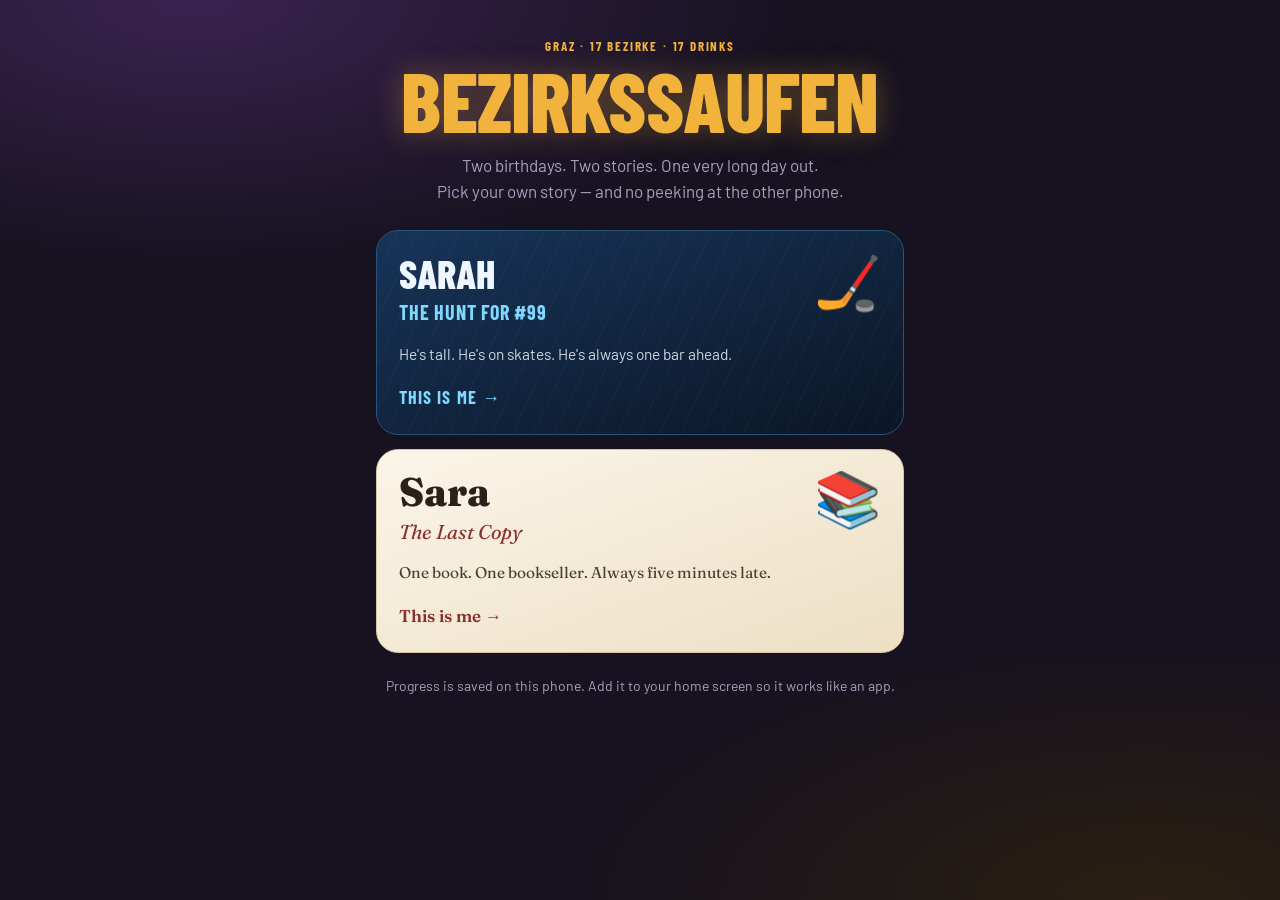
==== index.html @ 4b3adf18 "Add Bezirkssaufen birthday crawl web app Installable offline web app for a pub crawl through all 17 " ====
<!doctype html>
<html lang="en">
<head>
  <meta charset="utf-8">
  <meta name="viewport" content="width=device-width, initial-scale=1, viewport-fit=cover">
  <title>Bezirkssaufen</title>
  <meta name="description" content="17 districts of Graz, 17 drinks, two birthday adventures.">
  <meta name="theme-color" content="#16121f">
  <meta name="apple-mobile-web-app-capable" content="yes">
  <meta name="apple-mobile-web-app-status-bar-style" content="black-translucent">
  <meta name="apple-mobile-web-app-title" content="Bezirk">
  <link rel="manifest" href="manifest.webmanifest">
  <link rel="icon" href="icons/icon.svg" type="image/svg+xml">
  <link rel="apple-touch-icon" href="icons/apple-touch-icon.png">
  <link rel="preconnect" href="https://fonts.googleapis.com">
  <link rel="preconnect" href="https://fonts.gstatic.com" crossorigin>
  <link href="https://fonts.googleapis.com/css2?family=Barlow+Condensed:wght@500;700;800&family=Barlow:wght@400;500;600&family=Fraunces:ital,opsz,wght@0,9..144,400;0,9..144,600;0,9..144,800;1,9..144,400&display=swap" rel="stylesheet">
  <link rel="stylesheet" href="styles.css">
</head>
<body data-theme="night">
  <header class="topbar" id="topbar" hidden>
    <button class="icon-btn" id="journal-btn" aria-label="Open journal">
      <span aria-hidden="true">☰</span>
    </button>
    <div class="topbar-title">
      <span class="topbar-story" id="topbar-story"></span>
      <span class="topbar-count" id="topbar-count"></span>
    </div>
    <span class="drinks" id="drinks" aria-label="Drinks so far"></span>
  </header>

  <div class="progress" id="progress" hidden aria-hidden="true"></div>

  <main id="app" aria-live="polite"></main>

  <!-- Journal drawer -->
  <div class="scrim" id="scrim" hidden></div>
  <aside class="drawer" id="drawer" aria-label="Journal" hidden>
    <div class="drawer-head">
      <h2 id="drawer-title">Journal</h2>
      <button class="icon-btn" id="drawer-close" aria-label="Close journal">✕</button>
    </div>
    <div class="drawer-body" id="drawer-body"></div>
    <div class="drawer-foot">
      <button class="text-btn" id="reset-btn">Start over / switch story</button>
    </div>
  </aside>

  <div class="toast" id="toast" role="status" hidden></div>

  <script src="story.js"></script>
  <script src="app.js"></script>
</body>
</html>
---- styles.css ----
/* ─────────────────────────────────────────────────────────────
   BEZIRKSSAUFEN — styles
   Three themes: night (story picker), ice (Sarah), paper (Sara)
   ───────────────────────────────────────────────────────────── */

:root {
  --radius: 18px;
  --gutter: 16px;
  --safe-top: env(safe-area-inset-top, 0px);
  --safe-bottom: env(safe-area-inset-bottom, 0px);
}

/* ── Themes ─────────────────────────────────────────────────── */
body[data-theme="night"] {
  --bg: #16121f;
  --bg-2: #211a2e;
  --surface: #261f35;
  --line: #3a3050;
  --text: #f4eee4;
  --muted: #a99fbd;
  --accent: #f2b33d;
  --accent-ink: #1d1406;
  --display: "Barlow Condensed", "Arial Narrow", system-ui, sans-serif;
  --body: "Barlow", system-ui, sans-serif;
}

/* Sarah — rink at night: dark navy, ice white, goal-light red */
body[data-theme="ice"] {
  --bg: #0b1626;
  --bg-2: #112238;
  --surface: #13283f;
  --line: #24425f;
  --text: #eef6ff;
  --muted: #8fb0cc;
  --accent: #7fd8ff;
  --accent-ink: #04202e;
  --alarm: #ff4d5e;
  --display: "Barlow Condensed", "Arial Narrow", system-ui, sans-serif;
  --body: "Barlow", system-ui, sans-serif;
}

/* Sara — old bookshop: cream paper, ink, oxblood */
body[data-theme="paper"] {
  --bg: #f3ead8;
  --bg-2: #ebdfc6;
  --surface: #fbf6ea;
  --line: #d6c6a6;
  --text: #2b2118;
  --muted: #7a6650;
  --accent: #8c2f2b;
  --accent-ink: #fff7ec;
  --alarm: #8c2f2b;
  --display: "Fraunces", Georgia, serif;
  --body: "Fraunces", Georgia, serif;
}

/* ── Base ───────────────────────────────────────────────────── */
* { box-sizing: border-box; }
[hidden] { display: none !important; }
html { -webkit-text-size-adjust: 100%; }
body {
  margin: 0;
  min-height: 100dvh;
  background: var(--bg);
  color: var(--text);
  font-family: var(--body);
  font-size: 17px;
  line-height: 1.55;
  -webkit-font-smoothing: antialiased;
  transition: background-color .4s ease, color .4s ease;
  overflow-x: hidden;
}
body[data-theme="ice"] {
  background:
    radial-gradient(120% 60% at 50% -10%, #1d3d62 0%, transparent 60%),
    repeating-linear-gradient(115deg, transparent 0 22px, rgba(255,255,255,.018) 22px 23px),
    var(--bg);
  background-attachment: fixed;
}
body[data-theme="paper"] {
  background:
    radial-gradient(90% 50% at 50% 0%, #fbf5e8 0%, transparent 70%),
    var(--bg);
  font-size: 17.5px;
}
body[data-theme="night"] {
  background:
    radial-gradient(80% 50% at 15% 0%, #3a2350 0%, transparent 60%),
    radial-gradient(80% 50% at 90% 100%, #2a1f12 0%, transparent 60%),
    var(--bg);
  background-attachment: fixed;
}

button { font: inherit; color: inherit; }
p { margin: 0 0 .8em; }
p:last-child { margin-bottom: 0; }
h1, h2 { margin: 0; }
b { font-weight: 700; }

main {
  max-width: 560px;
  margin: 0 auto;
  padding: 0 var(--gutter) calc(40px + var(--safe-bottom));
}

.screen { animation: rise .45s cubic-bezier(.2,.7,.2,1) both; }
@keyframes rise { from { opacity: 0; transform: translateY(12px); } to { opacity: 1; transform: none; } }

.kicker {
  font-family: var(--display);
  text-transform: uppercase;
  letter-spacing: .14em;
  font-size: 13px;
  font-weight: 700;
  color: var(--accent);
  margin: 0 0 6px;
}
body[data-theme="paper"] .kicker { font-style: italic; text-transform: none; letter-spacing: .02em; font-size: 16px; font-weight: 400; }

/* ── Top bar & progress ────────────────────────────────────── */
.topbar {
  position: sticky; top: 0; z-index: 20;
  display: flex; align-items: center; gap: 12px;
  padding: calc(10px + var(--safe-top)) var(--gutter) 10px;
  background: color-mix(in srgb, var(--bg) 88%, transparent);
  backdrop-filter: blur(10px);
  -webkit-backdrop-filter: blur(10px);
  border-bottom: 1px solid var(--line);
}
.topbar-title { flex: 1; min-width: 0; display: flex; flex-direction: column; line-height: 1.2; }
.topbar-story { font-family: var(--display); font-weight: 700; font-size: 16px; white-space: nowrap; overflow: hidden; text-overflow: ellipsis; }
.topbar-count { font-size: 13px; color: var(--muted); }
.drinks { font-family: var(--display); font-weight: 700; font-size: 18px; color: var(--accent); white-space: nowrap; }

.icon-btn {
  width: 42px; height: 42px; flex: none;
  display: grid; place-items: center;
  border-radius: 12px; border: 1px solid var(--line);
  background: var(--surface); cursor: pointer; font-size: 18px;
}
.progress {
  display: flex; gap: 3px;
  max-width: 560px; margin: 12px auto 0; padding: 0 var(--gutter);
}
.seg { flex: 1; height: 5px; border-radius: 3px; background: var(--line); transition: background .3s; }
.seg.done { background: var(--accent); opacity: .55; }
.seg.now { background: var(--accent); box-shadow: 0 0 10px var(--accent); }

/* ── Buttons ───────────────────────────────────────────────── */
.btn {
  display: flex; align-items: center; justify-content: center; gap: 8px;
  width: 100%; min-height: 52px; padding: 12px 20px;
  border-radius: 14px; border: 1px solid var(--line);
  background: var(--surface); color: var(--text);
  font-family: var(--display); font-weight: 700; font-size: 18px;
  text-decoration: none; cursor: pointer;
  transition: transform .12s ease, filter .2s;
}
.btn:active { transform: scale(.98); }
.btn:disabled { opacity: .45; cursor: default; }
.btn.primary { background: var(--accent); color: var(--accent-ink); border-color: transparent; }
.btn.big { min-height: 62px; font-size: 21px; }
.btn.ghost { background: transparent; }
body[data-theme="ice"] .btn { text-transform: uppercase; letter-spacing: .04em; }
body[data-theme="paper"] .btn { font-weight: 600; font-size: 17px; }
body[data-theme="paper"] .btn.big { font-size: 19px; }
.text-btn { background: none; border: 0; color: var(--muted); text-decoration: underline; cursor: pointer; padding: 8px 0; font-size: 15px; }

/* ── Cards ─────────────────────────────────────────────────── */
.card {
  background: var(--surface);
  border: 1px solid var(--line);
  border-radius: var(--radius);
  padding: 20px;
  margin: 0 0 14px;
}
.card-label {
  font-family: var(--display); font-size: 13px; font-weight: 700;
  text-transform: uppercase; letter-spacing: .14em; color: var(--muted);
  margin-bottom: 10px;
}
body[data-theme="paper"] .card { box-shadow: 0 1px 0 var(--line), 0 10px 24px -18px rgba(60,40,10,.45); }
body[data-theme="paper"] .card-label { font-style: italic; text-transform: none; letter-spacing: 0; font-size: 15px; font-weight: 400; }

/* ── Pick screen ───────────────────────────────────────────── */
.pick { padding-top: calc(36px + var(--safe-top)); }
.pick-head { text-align: center; margin-bottom: 26px; }
.logo {
  font-family: var(--display); font-weight: 800;
  font-size: clamp(52px, 16vw, 84px); line-height: .9;
  text-transform: uppercase; letter-spacing: -.01em;
  color: var(--accent);
  text-shadow: 0 0 30px rgba(242,179,61,.35);
  margin: 4px 0 14px;
}
.lede { color: var(--muted); max-width: 26em; margin: 0 auto; }
.pick-grid { display: grid; gap: 14px; }
.pick-card {
  position: relative; overflow: hidden;
  display: grid; grid-template-columns: 1fr auto; grid-template-areas:
    "name art" "title art" "tag tag" "go go";
  gap: 2px 12px; text-align: left;
  padding: 22px; border-radius: 22px; border: 1px solid transparent;
  cursor: pointer; transition: transform .15s ease;
}
.pick-card:active { transform: scale(.985); }
.pick-art { grid-area: art; font-size: 54px; line-height: 1; align-self: start; }
.pick-name { grid-area: name; font-size: 40px; line-height: 1; font-weight: 800; }
.pick-title { grid-area: title; font-size: 20px; margin-top: 2px; }
.pick-tag { grid-area: tag; margin-top: 12px; font-size: 15.5px; opacity: .85; }
.pick-go { grid-area: go; margin-top: 16px; font-weight: 700; }

.pick-ice {
  background:
    repeating-linear-gradient(115deg, transparent 0 18px, rgba(255,255,255,.03) 18px 19px),
    linear-gradient(160deg, #173458, #0b1626);
  color: #eef6ff; border-color: #2b5279;
  font-family: "Barlow Condensed", sans-serif;
}
.pick-ice .pick-name, .pick-ice .pick-go { text-transform: uppercase; }
.pick-ice .pick-title { font-weight: 700; color: #7fd8ff; text-transform: uppercase; letter-spacing: .04em; }
.pick-ice .pick-tag { font-family: "Barlow", sans-serif; }
.pick-ice .pick-go { color: #7fd8ff; letter-spacing: .06em; font-size: 18px; }

.pick-paper {
  background: linear-gradient(160deg, #fbf5e8, #ecdfc4);
  color: #2b2118; border-color: #d6c6a6;
  font-family: "Fraunces", Georgia, serif;
}
.pick-paper .pick-title { font-style: italic; color: #8c2f2b; }
.pick-paper .pick-go { color: #8c2f2b; font-weight: 600; }
.fineprint { text-align: center; color: var(--muted); font-size: 14px; margin-top: 22px; }

/* ── Intro ─────────────────────────────────────────────────── */
.intro { padding-top: 28px; }
.title {
  font-family: var(--display); font-weight: 800;
  font-size: clamp(40px, 11vw, 60px); line-height: .95; margin-bottom: 20px;
}
body[data-theme="ice"] .title { text-transform: uppercase; }
body[data-theme="paper"] .title { font-weight: 600; letter-spacing: -.01em; }
.story p { font-size: 17.5px; }
.how h2 { font-family: var(--display); font-size: 20px; margin-bottom: 8px; }
.how ol { margin: 0; padding-left: 1.2em; }
.how li { margin-bottom: 4px; }
.start-note { text-align: center; color: var(--muted); margin: 20px 0 12px; }

/* ── "You're in" header ────────────────────────────────────── */
.here { text-align: center; padding: 22px 0 18px; }
.here-label { display: block; font-size: 14px; color: var(--muted); text-transform: uppercase; letter-spacing: .16em; font-family: var(--display); font-weight: 700; }
.here-roman {
  display: block; font-family: var(--display); font-weight: 800;
  font-size: 22px; color: var(--accent); letter-spacing: .1em; margin-top: 6px;
}
.here-name {
  display: block; font-family: var(--display); font-weight: 800;
  font-size: clamp(38px, 11vw, 56px); line-height: 1;
}
body[data-theme="ice"] .here-name { text-transform: uppercase; }
body[data-theme="paper"] .here-name { font-weight: 600; }
body[data-theme="paper"] .here-label { font-style: italic; text-transform: none; letter-spacing: 0; font-size: 16px; font-weight: 400; }

/* ── Encounter & riddle ────────────────────────────────────── */
.item {
  display: flex; align-items: center; gap: 10px;
  margin-top: 16px; padding-top: 14px; border-top: 1px dashed var(--line);
  font-size: 15px; color: var(--muted);
}
.item-icon { font-size: 26px; }

.riddle {
  border-width: 2px; border-color: var(--accent);
  position: relative;
}
body[data-theme="ice"] .riddle {
  background: linear-gradient(180deg, #16314e, var(--surface));
  box-shadow: 0 0 0 1px rgba(127,216,255,.15), 0 12px 40px -20px rgba(127,216,255,.6);
}
body[data-theme="ice"] .riddle .card-label { color: var(--accent); }
body[data-theme="paper"] .riddle {
  background: #fffaf0;
  border-style: double; border-width: 4px;
}
body[data-theme="paper"] .riddle p { font-size: 18px; }
body[data-theme="paper"] .riddle .card-label { color: var(--accent); }
.hint {
  margin-top: 14px; padding: 12px 14px; border-radius: 12px;
  background: color-mix(in srgb, var(--accent) 14%, transparent);
  font-size: 15.5px;
}

/* ── Guessing ──────────────────────────────────────────────── */
.guess { margin-top: 26px; }
.guess h2 { font-family: var(--display); font-weight: 800; font-size: 28px; line-height: 1.1; }
body[data-theme="ice"] .guess h2 { text-transform: uppercase; }
body[data-theme="paper"] .guess h2 { font-weight: 600; }
.guess-sub { color: var(--muted); margin: 4px 0 14px; min-height: 1.5em; }
.chips { display: grid; grid-template-columns: repeat(2, 1fr); gap: 8px; }
.chip {
  display: flex; align-items: baseline; gap: 8px;
  min-height: 52px; padding: 10px 12px; text-align: left;
  border-radius: 12px; border: 1px solid var(--line);
  background: var(--surface); cursor: pointer;
  transition: transform .1s ease, border-color .2s;
}
.chip:active { transform: scale(.97); border-color: var(--accent); }
.chip-roman { font-family: var(--display); font-weight: 700; font-size: 13px; color: var(--accent); min-width: 2.6em; }
.chip-name { font-weight: 600; font-size: 16px; line-height: 1.2; }
body[data-theme="paper"] .chip-name { font-weight: 400; }
.chip.wrong { opacity: .38; text-decoration: line-through; cursor: default; }
.chip.wrong .chip-roman { color: var(--alarm); }
.chip.shake { animation: shake .38s ease; border-color: var(--alarm); }
@keyframes shake {
  20% { transform: translateX(-6px); } 40% { transform: translateX(6px); }
  60% { transform: translateX(-4px); } 80% { transform: translateX(4px); }
}
.guess-help { display: grid; gap: 8px; margin-top: 16px; }

/* ── Travel ────────────────────────────────────────────────── */
.travel { text-align: center; padding-top: 40px; display: grid; gap: 12px; }
.verdict { font-family: var(--display); font-weight: 700; font-size: 20px; color: var(--muted); }
.travel .kicker { margin: 10px 0 0; }
.dest {
  border-radius: 24px; padding: 30px 16px;
  border: 2px solid var(--accent);
  background: var(--surface);
  margin-bottom: 6px;
}
.dest-roman { display: block; font-family: var(--display); font-weight: 800; font-size: 26px; color: var(--accent); letter-spacing: .1em; }
.dest-name { display: block; font-family: var(--display); font-weight: 800; font-size: clamp(44px, 14vw, 72px); line-height: 1; }
body[data-theme="ice"] .dest {
  box-shadow: 0 0 40px -10px var(--accent), inset 0 0 30px -18px var(--accent);
}
body[data-theme="ice"] .dest-name { text-transform: uppercase; }
body[data-theme="paper"] .dest { border-style: double; border-width: 5px; }
body[data-theme="paper"] .dest-name { font-weight: 600; }
.travel-note { color: var(--muted); margin: 0 4px 6px; }

/* ── Finale ────────────────────────────────────────────────── */
.finale p { font-size: 18px; }
.big-item { font-size: 18px; color: var(--text); font-weight: 600; }
.big-item .item-icon { font-size: 40px; }
.stats { display: grid; grid-template-columns: repeat(3, 1fr); gap: 8px; text-align: center; margin-top: 4px; }
.stats div { background: var(--surface); border: 1px solid var(--line); border-radius: 14px; padding: 14px 6px; }
.stats b { display: block; font-family: var(--display); font-size: 34px; line-height: 1; color: var(--accent); }
.stats span { font-size: 13px; color: var(--muted); }

.confetti { position: fixed; inset: 0; pointer-events: none; z-index: 50; overflow: hidden; }
.confetti span { position: absolute; top: -50px; animation: fall linear forwards; }
@keyframes fall { to { transform: translateY(115vh) rotate(540deg); } }

/* ── Journal drawer ────────────────────────────────────────── */
.scrim { position: fixed; inset: 0; background: rgba(0,0,0,.45); z-index: 30; opacity: 0; transition: opacity .25s; }
.drawer {
  position: fixed; top: 0; bottom: 0; left: 0; z-index: 40;
  width: min(380px, 88vw);
  display: flex; flex-direction: column;
  background: var(--bg-2); border-right: 1px solid var(--line);
  padding: calc(14px + var(--safe-top)) var(--gutter) calc(14px + var(--safe-bottom));
  transform: translateX(-102%); transition: transform .25s ease;
}
body.drawer-open .scrim { opacity: 1; }
body.drawer-open .drawer { transform: none; }
.drawer-head { display: flex; align-items: center; justify-content: space-between; margin-bottom: 12px; }
.drawer-head h2 { font-family: var(--display); font-size: 26px; font-weight: 800; }
.drawer-body { flex: 1; overflow-y: auto; }
.drawer-foot { border-top: 1px solid var(--line); padding-top: 8px; }
.empty { color: var(--muted); }
.journal { list-style: none; margin: 0; padding: 0; }
.journal li { display: flex; align-items: center; gap: 12px; padding: 12px 0; border-bottom: 1px solid var(--line); }
.j-icon { font-size: 26px; width: 34px; text-align: center; }
.j-main { flex: 1; min-width: 0; display: flex; flex-direction: column; line-height: 1.3; }
.j-main span { font-size: 14px; color: var(--muted); }
.j-note { font-size: 12px; color: var(--accent); white-space: nowrap; font-family: var(--display); font-weight: 700; text-transform: uppercase; letter-spacing: .06em; }

/* ── Toast ─────────────────────────────────────────────────── */
.toast {
  position: fixed; left: 50%; bottom: calc(18px + var(--safe-bottom)); z-index: 60;
  transform: translate(-50%, 20px); opacity: 0;
  width: max-content; max-width: calc(100vw - 32px);
  display: flex; align-items: center; gap: 10px;
  padding: 12px 18px; border-radius: 14px;
  background: var(--text); color: var(--bg);
  font-size: 15px; font-weight: 600;
  box-shadow: 0 12px 30px -10px rgba(0,0,0,.5);
  transition: transform .3s ease, opacity .3s ease;
}
.toast.show { transform: translate(-50%, 0); opacity: 1; }
.toast-icon { font-size: 22px; }

@media (prefers-reduced-motion: reduce) {
  *, *::before, *::after { animation: none !important; transition: none !important; }
}
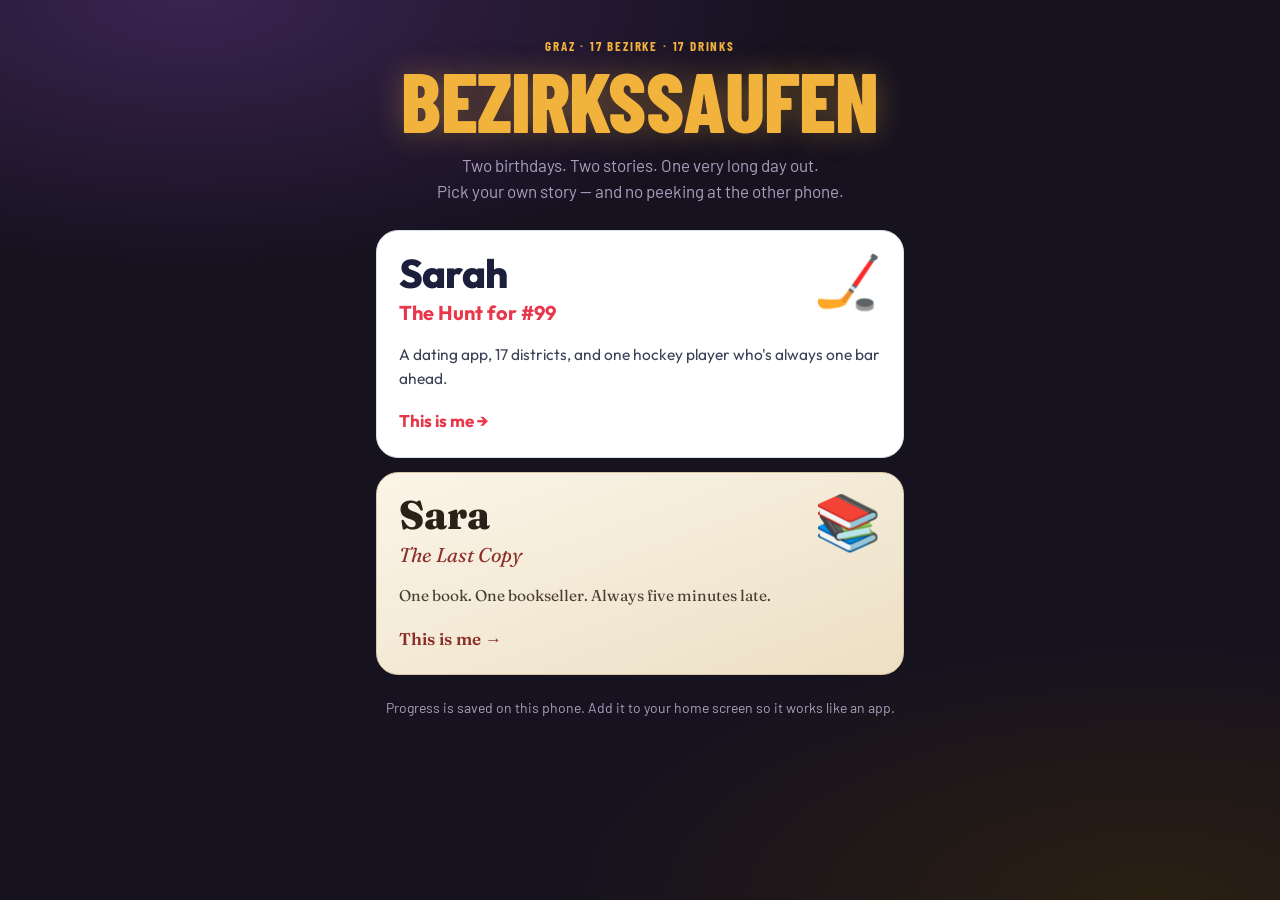
==== commit 70ef8b8b: "Build Sarah's story as the Icebreaker dating app - New "dating" theme (Outfit, red/navy on light gre" ====
--- a/index.html
+++ b/index.html
@@ -14,7 +14,7 @@
   <link rel="apple-touch-icon" href="icons/apple-touch-icon.png">
   <link rel="preconnect" href="https://fonts.googleapis.com">
   <link rel="preconnect" href="https://fonts.gstatic.com" crossorigin>
-  <link href="https://fonts.googleapis.com/css2?family=Barlow+Condensed:wght@500;700;800&family=Barlow:wght@400;500;600&family=Fraunces:ital,opsz,wght@0,9..144,400;0,9..144,600;0,9..144,800;1,9..144,400&display=swap" rel="stylesheet">
+  <link href="https://fonts.googleapis.com/css2?family=Barlow+Condensed:wght@500;700;800&family=Barlow:wght@400;500;600&family=Outfit:wght@400;600;700;800&family=Fraunces:ital,opsz,wght@0,9..144,400;0,9..144,600;0,9..144,800;1,9..144,400&display=swap" rel="stylesheet">
   <link rel="stylesheet" href="styles.css">
 </head>
 <body data-theme="night">
--- a/styles.css
+++ b/styles.css
@@ -57,7 +57,7 @@
 /* ── Base ───────────────────────────────────────────────────── */
 * { box-sizing: border-box; }
 [hidden] { display: none !important; }
-html { -webkit-text-size-adjust: 100%; }
+html { -webkit-text-size-adjust: 100%; overflow-x: hidden; }
 body {
   margin: 0;
   min-height: 100dvh;
@@ -98,6 +98,7 @@
 b { font-weight: 700; }
 
 main {
+  overflow-x: clip;
   max-width: 560px;
   margin: 0 auto;
   padding: 0 var(--gutter) calc(40px + var(--safe-bottom));
@@ -336,6 +337,13 @@
 body[data-theme="paper"] .dest-name { font-weight: 600; }
 .travel-note { color: var(--muted); margin: 0 4px 6px; }
 
+/* ── Plan card (bar, time, connection) ─────────────────────── */
+.plan { text-align: left; margin: 2px 0 4px; padding: 14px 16px; display: grid; gap: 8px; }
+.plan-row { display: grid; grid-template-columns: 104px 1fr; gap: 10px; align-items: baseline; }
+.plan-k { font-family: var(--display); font-size: 12px; font-weight: 700; text-transform: uppercase; letter-spacing: .12em; color: var(--muted); }
+body[data-theme="paper"] .plan-k { font-style: italic; text-transform: none; letter-spacing: 0; font-size: 14px; font-weight: 400; }
+.plan-v { font-size: 15.5px; line-height: 1.35; }
+
 /* ── Finale ────────────────────────────────────────────────── */
 .finale p { font-size: 18px; }
 .big-item { font-size: 18px; color: var(--text); font-weight: 600; }
@@ -391,3 +399,119 @@
 @media (prefers-reduced-motion: reduce) {
   *, *::before, *::after { animation: none !important; transition: none !important; }
 }
+
+/* ─────────────────────────────────────────────────────────────
+   DATING theme — Sarah's "Icebreaker" app
+   ───────────────────────────────────────────────────────────── */
+body[data-theme="dating"] {
+  --bg: #eef3f8;
+  --bg-2: #e3eaf3;
+  --surface: #ffffff;
+  --line: #d5deea;
+  --text: #1b1f3b;
+  --muted: #5a6080;
+  --accent: #e8364a;
+  --accent-ink: #ffffff;
+  --alarm: #e8364a;
+  --navy: #1b1f3b;
+  --display: "Outfit", system-ui, sans-serif;
+  --body: "Outfit", system-ui, sans-serif;
+  background: var(--bg);
+}
+body[data-theme="dating"] .topbar-story { color: var(--accent); font-size: 22px; font-weight: 800; letter-spacing: -0.02em; }
+body[data-theme="dating"] .kicker { text-transform: none; letter-spacing: 0; font-size: 15px; font-weight: 600; }
+body[data-theme="dating"] .btn { border-radius: 999px; }
+body[data-theme="dating"] .card { border: 0; border-radius: 22px; box-shadow: 0 14px 34px -24px rgba(27, 31, 59, .45); }
+body[data-theme="dating"] .card-label { text-transform: none; letter-spacing: 0; font-size: 14px; font-weight: 600; }
+body[data-theme="dating"] .title { font-weight: 800; letter-spacing: -0.02em; }
+body[data-theme="dating"] .seg { height: 4px; }
+body[data-theme="dating"] .seg.now { box-shadow: none; }
+body[data-theme="dating"] .chip { border-radius: 14px; border-color: transparent; box-shadow: 0 6px 16px -12px rgba(27, 31, 59, .5); }
+body[data-theme="dating"] .chip-name { font-weight: 600; }
+body[data-theme="dating"] .riddle {
+  background: var(--navy); color: #ffffff; border: 0;
+}
+body[data-theme="dating"] .riddle .card-label { color: #ffb3bc; }
+body[data-theme="dating"] .riddle p { font-weight: 600; }
+body[data-theme="dating"] .hint { background: rgba(255, 255, 255, .12); }
+body[data-theme="dating"] .dest { border: 0; border-radius: 28px; background: var(--accent); color: #ffffff; box-shadow: 0 18px 36px -20px rgba(232, 54, 74, .8); }
+body[data-theme="dating"] .dest-roman { color: #ffd4d9; }
+body[data-theme="dating"] .here-name { font-weight: 800; letter-spacing: -0.02em; }
+body[data-theme="dating"] .item { border-top-color: var(--line); }
+body[data-theme="dating"] .j-note { text-transform: none; letter-spacing: 0; }
+
+.app-logo { font-family: "Outfit", sans-serif; font-size: 30px; font-weight: 800; letter-spacing: -0.02em; color: var(--accent); margin: 0 0 6px; }
+
+/* Picker card for the dating story */
+.pick-dating {
+  background: #ffffff; color: #1b1f3b; border-color: #d5deea;
+  font-family: "Outfit", sans-serif;
+}
+.pick-dating .pick-name { font-weight: 800; letter-spacing: -0.02em; }
+.pick-dating .pick-title { font-weight: 700; color: #e8364a; }
+.pick-dating .pick-go { color: #e8364a; font-weight: 700; }
+
+/* Swipe screen */
+.dating { padding-top: 14px; }
+.match-kicker { display: flex; align-items: center; gap: 8px; font-size: 14px; font-weight: 600; color: var(--muted); margin: 4px 0 12px; }
+.match-kicker .dot { width: 8px; height: 8px; border-radius: 50%; background: var(--accent); flex: none; }
+.profile {
+  background: #ffffff; border-radius: 28px; overflow: hidden;
+  box-shadow: 0 18px 40px -22px rgba(27, 31, 59, .45);
+  transition: transform .32s ease, opacity .32s ease;
+}
+.profile.swipe-left { transform: translateX(-120%) rotate(-14deg); opacity: 0; }
+.profile.swipe-right { transform: translateX(120%) rotate(14deg); opacity: 0; }
+.profile-photo { position: relative; aspect-ratio: 358 / 440; background: #cfd8e6; }
+.profile-photo img { width: 100%; height: 100%; object-fit: cover; object-position: top; display: block; }
+.profile-band {
+  position: absolute; left: 12px; right: 12px; bottom: 12px;
+  padding: 12px 14px; border-radius: 18px;
+  background: rgba(18, 21, 44, .8); color: #ffffff;
+  display: flex; flex-direction: column; gap: 6px;
+}
+.profile-row { display: flex; align-items: baseline; justify-content: space-between; gap: 8px; }
+.profile-name { font-size: 28px; font-weight: 800; line-height: 1; }
+.profile-loc { display: flex; align-items: center; gap: 4px; font-size: 14px; font-weight: 600; white-space: nowrap; }
+.profile-tags { display: flex; flex-wrap: wrap; gap: 6px; }
+.tag { font-size: 13px; font-weight: 600; padding: 3px 10px; border-radius: 999px; background: rgba(255, 255, 255, .18); }
+.tag-main { background: var(--accent); }
+.profile-bio { margin: 0; padding: 14px 18px 16px; font-size: 15.5px; line-height: 1.45; color: #3a3f5c; }
+.locked { text-align: center; color: var(--muted); font-size: 14px; margin: 14px 0 0; }
+.pass-line { text-align: center; color: var(--accent); font-weight: 600; margin: 6px 0 0; }
+.swipe-btns { display: flex; justify-content: center; align-items: center; gap: 36px; margin: 16px 0 8px; }
+.round { border: 0; border-radius: 50%; display: grid; place-items: center; cursor: pointer; transition: transform .12s ease; }
+.round:active { transform: scale(.92); }
+.round.pass { width: 64px; height: 64px; background: #ffffff; color: #5a6080; box-shadow: 0 10px 24px -12px rgba(27, 31, 59, .5); }
+.round.like { width: 76px; height: 76px; background: var(--accent); color: #ffffff; box-shadow: 0 14px 28px -12px rgba(232, 54, 74, .7); }
+
+/* Matched / message view */
+.chat { background: #ffffff; border-radius: 24px; padding: 16px; margin-bottom: 14px; box-shadow: 0 14px 34px -24px rgba(27, 31, 59, .45); }
+.matched { display: flex; align-items: center; gap: 12px; margin-bottom: 12px; }
+.matched-photo { width: 56px; height: 56px; border-radius: 50%; object-fit: cover; object-position: top; flex: none; }
+.avatar { width: 52px; height: 52px; border-radius: 50%; background: #ffe1e4; display: grid; place-items: center; font-size: 26px; flex: none; }
+.matched-main { display: flex; flex-direction: column; min-width: 0; }
+.matched-name { font-size: 19px; font-weight: 800; display: flex; align-items: center; gap: 8px; }
+.matched-sub { font-size: 13.5px; color: var(--muted); display: flex; align-items: center; gap: 4px; }
+.badge { font-size: 12px; font-weight: 700; color: #ffffff; background: var(--accent); padding: 2px 8px; border-radius: 999px; }
+.bubble {
+  background: #eef3f8; border-radius: 6px 20px 20px 20px; padding: 12px 14px;
+  font-size: 15.5px; line-height: 1.45; color: #2a2f4d;
+}
+.bubble p { margin: 0 0 .6em; }
+.bubble p:last-child { margin: 0; }
+
+/* "It's a match!" overlay */
+.match-overlay {
+  position: fixed; inset: 0; z-index: 70;
+  display: grid; place-items: center; padding: 24px;
+  background: rgba(232, 54, 74, .94); color: #ffffff;
+  opacity: 0; transition: opacity .25s ease;
+}
+.match-overlay.show { opacity: 1; }
+.match-inner { text-align: center; display: grid; justify-items: center; gap: 16px; }
+.match-title { font-family: "Outfit", sans-serif; font-size: 44px; font-weight: 800; letter-spacing: -0.02em; margin: 0; transform: rotate(-4deg); }
+.match-photo { width: 150px; height: 150px; border-radius: 50%; object-fit: cover; object-position: top; border: 5px solid #ffffff; }
+.match-sub { font-size: 17px; font-weight: 600; margin: 0; max-width: 18em; }
+
+.j-photo { width: 34px; height: 34px; border-radius: 50%; object-fit: cover; object-position: top; flex: none; }
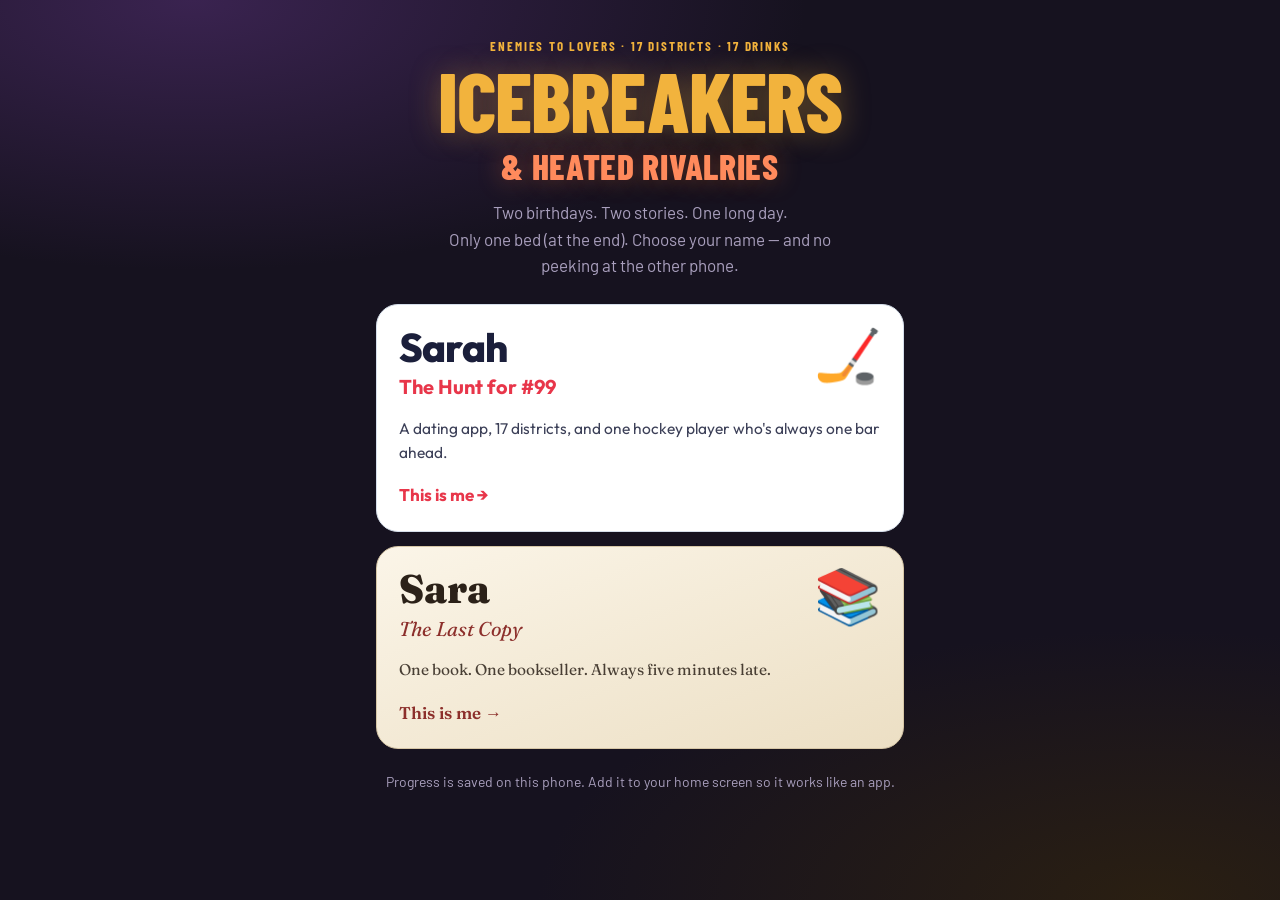
==== commit 7882ba3a: "Rename the game to 'Icebreakers & Heated Rivalries' and add a new icon Ice/fire split heart with cro" ====
--- a/index.html
+++ b/index.html
@@ -3,12 +3,12 @@
 <head>
   <meta charset="utf-8">
   <meta name="viewport" content="width=device-width, initial-scale=1, viewport-fit=cover">
-  <title>Bezirkssaufen</title>
-  <meta name="description" content="17 districts of Graz, 17 drinks, two birthday adventures.">
+  <title>Icebreakers &amp; Heated Rivalries</title>
+  <meta name="description" content="Icebreakers &amp; Heated Rivalries: a spicy enemies-to-lovers pub crawl through 17 districts of Graz. 17 drinks, two birthday adventures.">
   <meta name="theme-color" content="#16121f">
   <meta name="apple-mobile-web-app-capable" content="yes">
   <meta name="apple-mobile-web-app-status-bar-style" content="black-translucent">
-  <meta name="apple-mobile-web-app-title" content="Bezirk">
+  <meta name="apple-mobile-web-app-title" content="Icebreakers">
   <link rel="manifest" href="manifest.webmanifest">
   <link rel="icon" href="icons/icon.svg" type="image/svg+xml">
   <link rel="apple-touch-icon" href="icons/apple-touch-icon.png">
@@ -46,9 +46,11 @@
     </div>
   </aside>
 
+  <button class="mission-pill" id="mission-pill" hidden>🎯 Mission waiting</button>
   <div class="toast" id="toast" role="status" hidden></div>
 
   <script src="story.js"></script>
+  <script src="push-config.js"></script>
   <script src="app.js"></script>
 </body>
 </html>
--- a/styles.css
+++ b/styles.css
@@ -68,7 +68,7 @@
   line-height: 1.55;
   -webkit-font-smoothing: antialiased;
   transition: background-color .4s ease, color .4s ease;
-  overflow-x: hidden;
+  overflow-x: clip;
 }
 body[data-theme="ice"] {
   background:
@@ -462,24 +462,20 @@
 }
 .profile.swipe-left { transform: translateX(-120%) rotate(-14deg); opacity: 0; }
 .profile.swipe-right { transform: translateX(120%) rotate(14deg); opacity: 0; }
-.profile-photo { position: relative; aspect-ratio: 358 / 440; background: #cfd8e6; }
-.profile-photo img { width: 100%; height: 100%; object-fit: cover; object-position: top; display: block; }
-.profile-band {
-  position: absolute; left: 12px; right: 12px; bottom: 12px;
-  padding: 12px 14px; border-radius: 18px;
-  background: rgba(18, 21, 44, .8); color: #ffffff;
-  display: flex; flex-direction: column; gap: 6px;
-}
+.profile-photo { aspect-ratio: 716 / 983; background: #cfd8e6; }
+.profile-photo img { width: 100%; height: 100%; object-fit: cover; display: block; }
+.profile-info { padding: 14px 18px 16px; display: flex; flex-direction: column; gap: 8px; }
 .profile-row { display: flex; align-items: baseline; justify-content: space-between; gap: 8px; }
-.profile-name { font-size: 28px; font-weight: 800; line-height: 1; }
-.profile-loc { display: flex; align-items: center; gap: 4px; font-size: 14px; font-weight: 600; white-space: nowrap; }
+.profile-name { font-size: 28px; font-weight: 800; line-height: 1; color: var(--text); }
+.profile-loc { display: flex; align-items: center; gap: 4px; font-size: 14px; font-weight: 600; white-space: nowrap; color: var(--muted); }
 .profile-tags { display: flex; flex-wrap: wrap; gap: 6px; }
-.tag { font-size: 13px; font-weight: 600; padding: 3px 10px; border-radius: 999px; background: rgba(255, 255, 255, .18); }
-.tag-main { background: var(--accent); }
-.profile-bio { margin: 0; padding: 14px 18px 16px; font-size: 15.5px; line-height: 1.45; color: #3a3f5c; }
+.tag { font-size: 13px; font-weight: 600; padding: 3px 10px; border-radius: 999px; background: #e3eefb; color: #1b3f73; }
+.tag-main { background: #ffe1e4; color: #b3192c; }
+.profile-bio { margin: 2px 0 0; font-size: 15.5px; line-height: 1.45; color: #3a3f5c; }
 .locked { text-align: center; color: var(--muted); font-size: 14px; margin: 14px 0 0; }
-.pass-line { text-align: center; color: var(--accent); font-weight: 600; margin: 6px 0 0; }
-.swipe-btns { display: flex; justify-content: center; align-items: center; gap: 36px; margin: 16px 0 8px; }
+.pass-line { color: var(--accent); font-weight: 600; margin: -4px 0 12px; }
+.swipe-btns { position: sticky; bottom: calc(14px + var(--safe-bottom)); z-index: 5; display: flex; justify-content: center; align-items: center; gap: 36px; margin: 16px 0 8px; pointer-events: none; }
+.swipe-btns .round { pointer-events: auto; }
 .round { border: 0; border-radius: 50%; display: grid; place-items: center; cursor: pointer; transition: transform .12s ease; }
 .round:active { transform: scale(.92); }
 .round.pass { width: 64px; height: 64px; background: #ffffff; color: #5a6080; box-shadow: 0 10px 24px -12px rgba(27, 31, 59, .5); }
@@ -488,7 +484,7 @@
 /* Matched / message view */
 .chat { background: #ffffff; border-radius: 24px; padding: 16px; margin-bottom: 14px; box-shadow: 0 14px 34px -24px rgba(27, 31, 59, .45); }
 .matched { display: flex; align-items: center; gap: 12px; margin-bottom: 12px; }
-.matched-photo { width: 56px; height: 56px; border-radius: 50%; object-fit: cover; object-position: top; flex: none; }
+.matched-photo { width: 56px; height: 56px; border-radius: 50%; object-fit: cover; flex: none; }
 .avatar { width: 52px; height: 52px; border-radius: 50%; background: #ffe1e4; display: grid; place-items: center; font-size: 26px; flex: none; }
 .matched-main { display: flex; flex-direction: column; min-width: 0; }
 .matched-name { font-size: 19px; font-weight: 800; display: flex; align-items: center; gap: 8px; }
@@ -511,7 +507,151 @@
 .match-overlay.show { opacity: 1; }
 .match-inner { text-align: center; display: grid; justify-items: center; gap: 16px; }
 .match-title { font-family: "Outfit", sans-serif; font-size: 44px; font-weight: 800; letter-spacing: -0.02em; margin: 0; transform: rotate(-4deg); }
-.match-photo { width: 150px; height: 150px; border-radius: 50%; object-fit: cover; object-position: top; border: 5px solid #ffffff; }
+.match-photo { width: 150px; height: 150px; border-radius: 50%; object-fit: cover; border: 5px solid #ffffff; }
 .match-sub { font-size: 17px; font-weight: 600; margin: 0; max-width: 18em; }
 
-.j-photo { width: 34px; height: 34px; border-radius: 50%; object-fit: cover; object-position: top; flex: none; }
+.j-photo { width: 34px; height: 34px; border-radius: 50%; object-fit: cover; flex: none; }
+
+/* In the dating app the swipe buttons live at the bottom: show toasts at the top instead */
+body[data-theme="dating"] .toast { bottom: auto; top: calc(78px + var(--safe-top)); transform: translate(-50%, -20px); }
+body[data-theme="dating"] .toast.show { transform: translate(-50%, 0); }
+
+/* ── Challenges (Sarah) ────────────────────────────────────── */
+.ch-banner { display: inline-flex; align-items: center; gap: 6px; font-size: 14px; font-weight: 700; padding: 6px 12px; border-radius: 999px; margin: 6px 0 12px; }
+.ch-banner.ev { background: #1b1f3b; color: #ffffff; }
+.ch-banner.im { background: #ffd166; color: #3a2a00; animation: pulse 1.2s ease-in-out infinite; }
+@keyframes pulse { 50% { transform: scale(1.04); } }
+.ch-card { background: #ffffff; border-radius: 24px; padding: 20px; box-shadow: 0 14px 34px -24px rgba(27, 31, 59, .45); }
+.challenge.intermission .ch-card { outline: 3px solid #ffd166; }
+.ch-icon { font-size: 40px; display: block; line-height: 1; margin-bottom: 8px; }
+.ch-title { font-size: 26px; font-weight: 800; letter-spacing: -0.02em; margin: 0 0 8px; line-height: 1.1; }
+.ch-card p { font-size: 16px; line-height: 1.45; color: #3a3f5c; }
+.ch-reward { display: inline-block; margin-top: 4px; font-weight: 700; color: var(--accent) !important; }
+.ch-body { display: grid; gap: 10px; margin-top: 16px; }
+.ch-line { margin: 0; padding: 18px; border-radius: 20px; background: #1b1f3b; color: #ffffff; font-size: 20px; font-weight: 700; line-height: 1.35; }
+
+.quiz { background: #ffffff; border-radius: 22px; padding: 18px; box-shadow: 0 14px 34px -24px rgba(27, 31, 59, .45); }
+.q-count { font-size: 13px; font-weight: 700; color: var(--muted); margin-bottom: 4px; }
+.q-text { font-size: 22px; font-weight: 800; line-height: 1.25; margin-bottom: 12px; }
+.q-opts { display: grid; gap: 8px; }
+.q-opt { min-height: 50px; padding: 10px 14px; text-align: left; border-radius: 14px; border: 2px solid var(--line); background: #f7f9fc; font-size: 16px; font-weight: 600; cursor: pointer; }
+.q-opt:active { border-color: var(--accent); }
+.q-opt.wrong { opacity: .4; text-decoration: line-through; border-color: var(--line); }
+.q-opt.shake { animation: shake .35s ease; border-color: var(--accent); }
+.q-miss { color: var(--accent); font-weight: 700; margin: 10px 0 0; }
+
+.clock { font-size: 84px; font-weight: 800; text-align: center; letter-spacing: -0.03em; line-height: 1; margin: 10px 0 0; font-variant-numeric: tabular-nums; }
+.clock.small { font-size: 40px; margin: 0; }
+.clock.done { color: var(--accent); }
+.clock-sub { text-align: center; color: var(--muted); }
+
+.field-label { font-size: 14px; font-weight: 700; color: var(--muted); margin-top: 4px; }
+.field { width: 100%; box-sizing: border-box; border: 2px solid var(--line); border-radius: 16px; padding: 12px 14px; font: inherit; font-size: 16px; background: #ffffff; color: var(--text); resize: vertical; }
+.field:focus { outline: none; border-color: var(--accent); }
+
+.match-overlay.count { background: rgba(27, 31, 59, .96); }
+.count-num { font-size: 160px; font-weight: 800; margin: 0; line-height: 1; }
+.match-overlay.boost { background: rgba(232, 54, 74, .95); }
+
+.memento .memento-text { font-size: 17px; line-height: 1.45; white-space: pre-line; }
+.memento-list { margin: 0; padding-left: 1.1em; display: grid; gap: 6px; }
+
+/* ── Sara: Bookbazaar (shop) ───────────────────────────────── */
+body[data-theme="paper"] .match-overlay { background: rgba(48, 22, 18, .96); }
+body[data-theme="paper"] .match-overlay.boost { background: rgba(110, 32, 28, .96); }
+body[data-theme="paper"] .match-title { font-family: var(--display); font-weight: 600; font-style: italic; }
+body[data-theme="paper"] .pass-line { font-weight: 600; margin: 4px 0 12px; }
+body[data-theme="paper"] .locked { text-align: center; color: var(--muted); font-style: italic; margin: 14px 0 0; }
+.order-ok { margin: 0 0 12px; padding: 10px 14px; border: 1px dashed var(--accent); border-radius: 10px; color: var(--accent); font-style: italic; text-align: center; }
+.shop-head { margin: 18px 0 8px; }
+.shop-logo { margin: 0 0 8px; font-size: 24px; font-weight: 700; letter-spacing: -.01em; color: var(--accent); }
+.shop-search { display: flex; gap: 8px; align-items: center; padding: 10px 14px; border: 1.5px solid var(--line); border-radius: 999px; background: var(--surface); font-size: 15px; color: var(--muted); overflow: hidden; white-space: nowrap; text-overflow: ellipsis; }
+.shop-count { margin: 8px 4px 0; font-size: 13.5px; color: var(--muted); }
+.shop-tip { margin: 8px 0 12px; padding: 10px 14px; border-radius: 10px; background: var(--bg-2); font-size: 14.5px; font-style: italic; }
+.offers { display: grid; gap: 14px; }
+.offer { display: grid; grid-template-columns: 92px 1fr; gap: 12px; padding: 12px; border: 1.5px solid var(--line); border-radius: 14px; background: var(--surface); box-shadow: 0 10px 24px -20px rgba(60, 40, 10, .5); }
+.offer.owned { opacity: .55; }
+.cover { align-self: start; aspect-ratio: 2 / 3; border-radius: 4px 8px 8px 4px; display: grid; place-items: center; font-size: 34px; box-shadow: inset 6px 0 0 rgba(0,0,0,.25), 0 6px 12px -6px rgba(0,0,0,.5); }
+.cover-real { background: linear-gradient(160deg, #d9c49b, #b89a64); }
+.offer-main { min-width: 0; display: flex; flex-direction: column; gap: 4px; }
+.offer-badges { display: flex; flex-wrap: wrap; gap: 4px; }
+.obadge { font-size: 11.5px; font-weight: 700; padding: 1px 8px; border-radius: 999px; background: var(--bg-2); color: var(--text); font-family: var(--body); }
+.obadge.only { background: var(--accent); color: var(--accent-ink); }
+.obadge.spons { background: #e6dcc3; color: var(--muted); }
+.obadge.best { background: #ffdf8a; color: #4a3600; }
+.offer-title { margin: 2px 0 0; font-size: 18px; line-height: 1.2; font-weight: 600; }
+.offer-by { margin: 0; font-size: 13px; color: var(--muted); }
+.offer-desc { margin: 2px 0 0; font-size: 14.5px; line-height: 1.4; }
+.offer-rv { margin: 0; font-size: 13px; color: var(--muted); font-style: italic; }
+.offer-meta { font-size: 13px; color: var(--muted); }
+.offer-meta .stars { color: #c9801e; letter-spacing: 1px; }
+.offer-buy { display: flex; align-items: center; justify-content: space-between; gap: 8px; margin-top: 6px; }
+.price { font-size: 19px; font-weight: 700; }
+.btn.buy { min-height: 44px; padding: 8px 14px; font-size: 15px; background: var(--accent); color: var(--accent-ink); border-radius: 999px; border: 0; }
+.btn.buy:disabled { background: var(--line); color: var(--muted); }
+
+/* ── Sara: challenges in the paper theme ───────────────────── */
+body[data-theme="paper"] .ch-banner { font-family: var(--body); }
+body[data-theme="paper"] .ch-banner.ev { background: var(--accent); color: var(--accent-ink); }
+body[data-theme="paper"] .ch-card,
+body[data-theme="paper"] .quiz { background: var(--surface); border: 1.5px solid var(--line); box-shadow: 0 10px 24px -20px rgba(60, 40, 10, .5); }
+body[data-theme="paper"] .ch-card p { color: var(--text); }
+body[data-theme="paper"] .ch-title { font-weight: 600; letter-spacing: -.01em; }
+body[data-theme="paper"] .q-text { font-weight: 600; }
+body[data-theme="paper"] .q-opt { background: var(--bg); border-color: var(--line); color: var(--text); font-family: var(--body); font-weight: 400; }
+body[data-theme="paper"] .q-opt:active { border-color: var(--accent); }
+body[data-theme="paper"] .ch-line { background: #2b2118; color: #f3ead8; font-family: var(--display); font-style: italic; font-weight: 400; }
+body[data-theme="paper"] .field { background: var(--surface); }
+body[data-theme="paper"] .clock { font-family: var(--display); font-weight: 600; }
+body[data-theme="paper"] .count-num { font-family: var(--display); }
+body[data-theme="paper"] .match-overlay.count { background: rgba(43, 33, 24, .97); }
+
+/* ── Mission alerts card ───────────────────────────────────── */
+.push-card { margin: 14px 0; }
+.push-card p { margin: 0 0 6px; }
+.push-card .push-note { font-size: 14.5px; color: var(--muted); line-height: 1.45; }
+.push-card .btn { margin-top: 6px; }
+
+/* ── Surprise missions ─────────────────────────────────────── */
+.ch-banner.sur { background: linear-gradient(90deg, #ff9f1c, #ff5d8f); color: #ffffff; animation: pulse 1.2s ease-in-out infinite; }
+.mission-pill {
+  position: fixed; right: 12px; top: calc(78px + var(--safe-top)); z-index: 40;
+  border: 0; border-radius: 999px; padding: 8px 14px; font: inherit; font-size: 14px; font-weight: 700;
+  background: #ff9f1c; color: #2a1d00; box-shadow: 0 10px 22px -10px rgba(0,0,0,.5); cursor: pointer;
+}
+
+/* ── Spending, step sync ───────────────────────────────────── */
+.wait-card { text-align: center; margin: 14px 0; }
+.wait-main { font-size: 20px; font-weight: 700; margin: 0 0 6px; }
+.wait-sub { margin: 0; color: var(--muted); font-size: 15px; }
+.screen.waiting .btn { margin-top: 10px; }
+.offer.revealed { outline: 3px solid #ffb347; box-shadow: 0 0 0 6px rgba(255, 179, 71, .25); }
+#cancelsips, #reveal, #skipch { margin: 6px 0; width: 100%; }
+
+/* delegated challenge */
+.deleg { background: var(--surface); border: 1.5px dashed var(--accent); border-radius: 18px; padding: 16px; text-align: center; }
+.deleg-title { font-size: 22px; font-weight: 800; margin: 0 0 6px; }
+.deleg p { margin: 0 0 10px; }
+
+/* install card */
+.install-card { margin: 14px 0; }
+.install-card p { margin: 0 0 6px; }
+.install-card .push-note { font-size: 14.5px; color: var(--muted); line-height: 1.45; }
+
+/* ── Lobby ("Under construction") ──────────────────────────── */
+.lobby { text-align: center; padding-top: 28px; }
+.lobby-icon { font-size: 76px; margin: 0; line-height: 1; cursor: default; animation: wobble 2.4s ease-in-out infinite; user-select: none; }
+@keyframes wobble { 0%, 100% { transform: rotate(-6deg); } 50% { transform: rotate(6deg); } }
+.lobby .title { margin: 4px 0 10px; }
+.lobby-line { font-size: 18px; font-style: italic; color: var(--muted); min-height: 3.2em; margin: 0 8px 14px; }
+.lobby-card { text-align: left; margin: 10px 0; }
+.lobby-card p { margin: 0 0 8px; }
+.lobby-status { color: var(--muted); font-size: 14px; min-height: 1.4em; margin: 10px 0 0; }
+.first-clue .clue-from { margin: 0 0 6px; font-weight: 600; opacity: .85; }
+.first-clue .btn { margin-top: 8px; }
+.first-clue .btn.ghost { color: inherit; border-color: currentColor; background: transparent; }
+.lobby-icon { margin-bottom: 10px; }
+
+/* game title: two lines */
+.logo { display: flex; flex-direction: column; align-items: center; }
+.logo-sub { display: block; font-size: .42em; line-height: 1.1; letter-spacing: .02em; margin-top: .25em; color: #ff8a5c; text-shadow: 0 0 24px rgba(255,122,47,.35); }
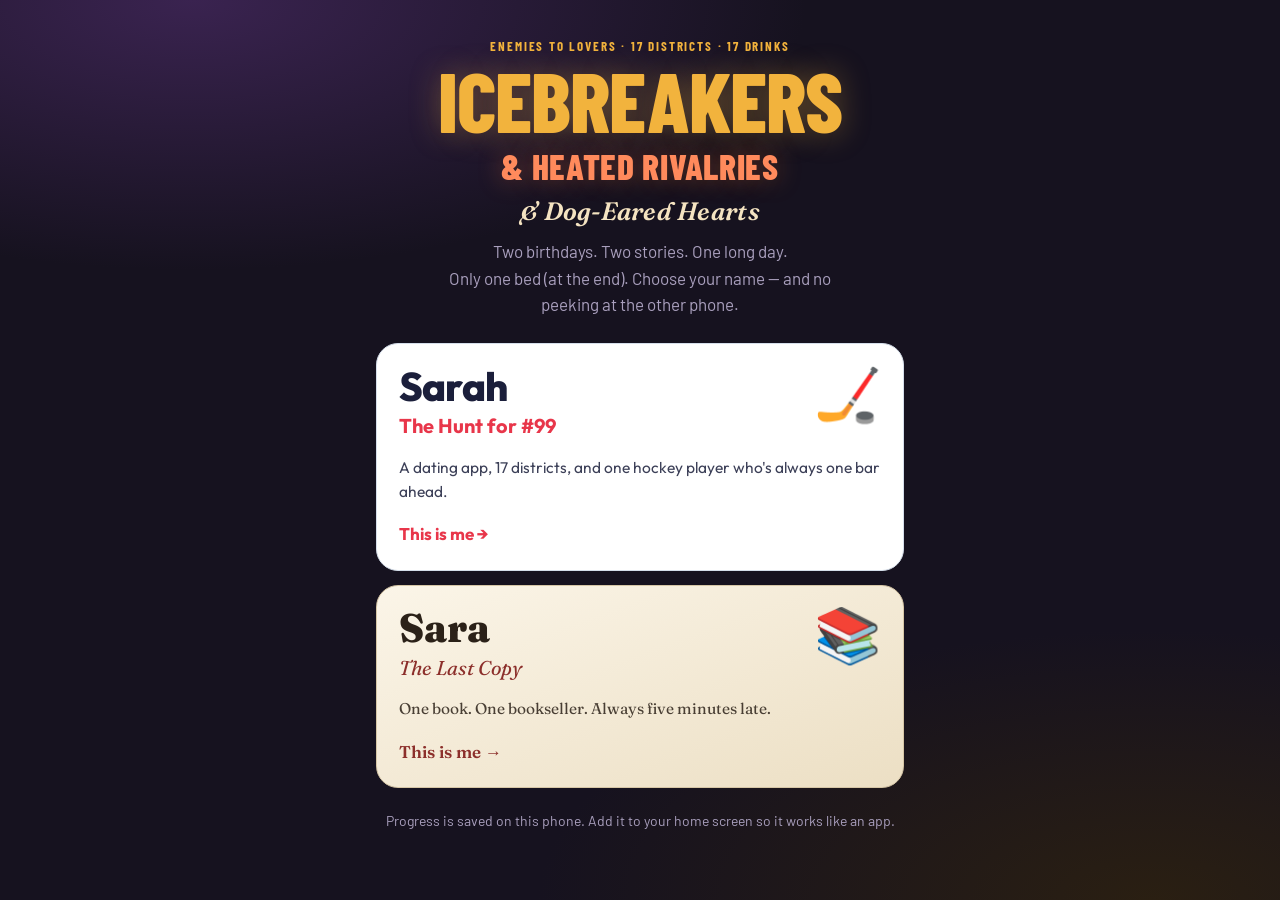
==== commit cb42b594: "Name now 'Icebreakers, Heated Rivalries & Dog-Eared Hearts'; icon gets an open book with a dog-eared" ====
--- a/index.html
+++ b/index.html
@@ -3,8 +3,8 @@
 <head>
   <meta charset="utf-8">
   <meta name="viewport" content="width=device-width, initial-scale=1, viewport-fit=cover">
-  <title>Icebreakers &amp; Heated Rivalries</title>
-  <meta name="description" content="Icebreakers &amp; Heated Rivalries: a spicy enemies-to-lovers pub crawl through 17 districts of Graz. 17 drinks, two birthday adventures.">
+  <title>Icebreakers, Heated Rivalries &amp; Dog-Eared Hearts</title>
+  <meta name="description" content="Icebreakers, Heated Rivalries &amp; Dog-Eared Hearts: a spicy enemies-to-lovers pub crawl through 17 districts of Graz. 17 drinks, two birthday adventures.">
   <meta name="theme-color" content="#16121f">
   <meta name="apple-mobile-web-app-capable" content="yes">
   <meta name="apple-mobile-web-app-status-bar-style" content="black-translucent">
--- a/styles.css
+++ b/styles.css
@@ -655,3 +655,4 @@
 /* game title: two lines */
 .logo { display: flex; flex-direction: column; align-items: center; }
 .logo-sub { display: block; font-size: .42em; line-height: 1.1; letter-spacing: .02em; margin-top: .25em; color: #ff8a5c; text-shadow: 0 0 24px rgba(255,122,47,.35); }
+.logo-sub2 { font-size: .3em; margin-top: .45em; color: #f4e3c1; font-family: "Fraunces", Georgia, serif; font-style: italic; font-weight: 600; text-transform: none; letter-spacing: .01em; text-shadow: none; }
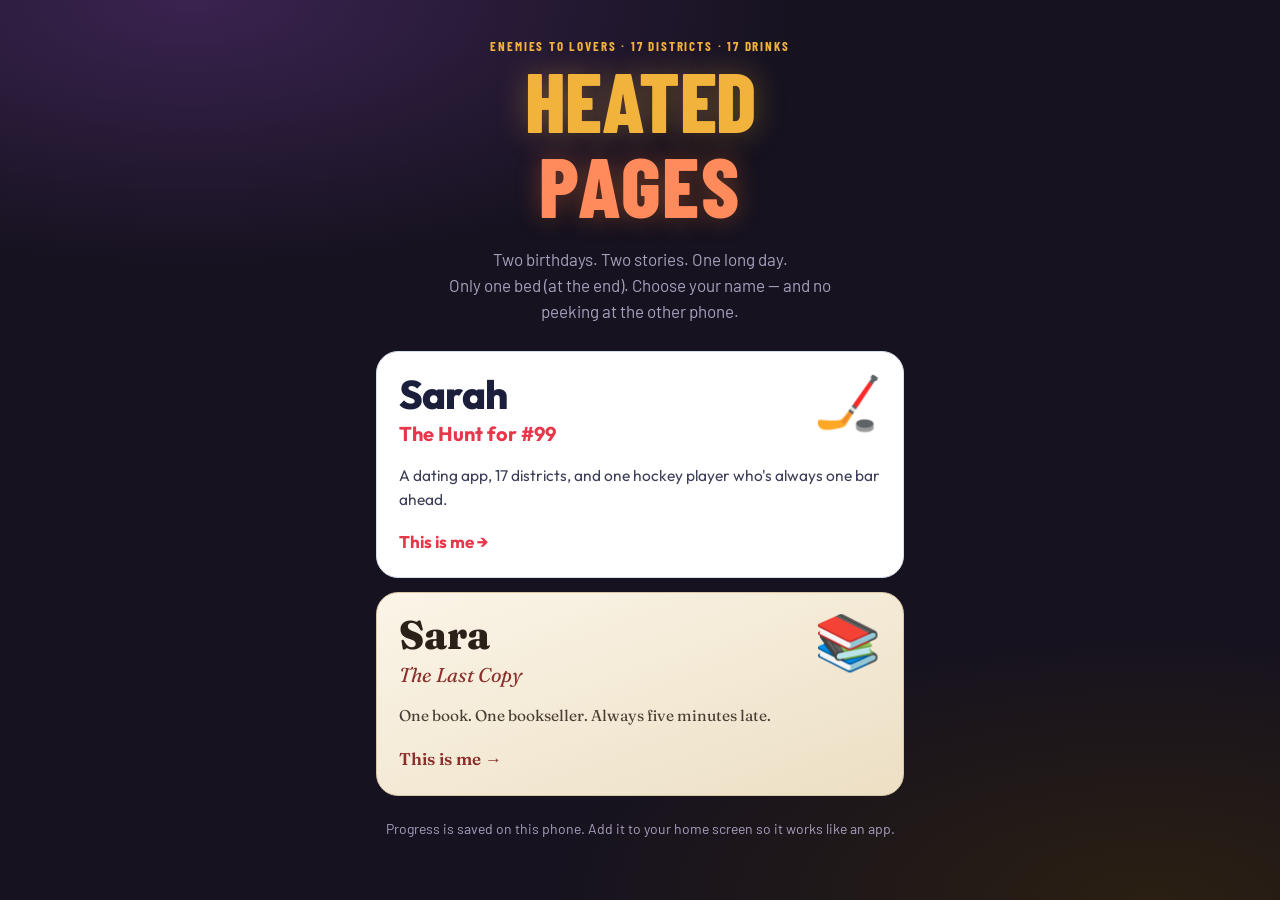
==== commit e795fc9d: "Rename the game to 'Heated Pages' Two-word name (heated = rivalry/spice, pages = book nerd) in the p" ====
--- a/index.html
+++ b/index.html
@@ -3,12 +3,12 @@
 <head>
   <meta charset="utf-8">
   <meta name="viewport" content="width=device-width, initial-scale=1, viewport-fit=cover">
-  <title>Icebreakers, Heated Rivalries &amp; Dog-Eared Hearts</title>
-  <meta name="description" content="Icebreakers, Heated Rivalries &amp; Dog-Eared Hearts: a spicy enemies-to-lovers pub crawl through 17 districts of Graz. 17 drinks, two birthday adventures.">
+  <title>Heated Pages</title>
+  <meta name="description" content="Heated Pages: a spicy enemies-to-lovers pub crawl through 17 districts of Graz. 17 drinks, two birthday adventures.">
   <meta name="theme-color" content="#16121f">
   <meta name="apple-mobile-web-app-capable" content="yes">
   <meta name="apple-mobile-web-app-status-bar-style" content="black-translucent">
-  <meta name="apple-mobile-web-app-title" content="Icebreakers">
+  <meta name="apple-mobile-web-app-title" content="Heated Pages">
   <link rel="manifest" href="manifest.webmanifest">
   <link rel="icon" href="icons/icon.svg" type="image/svg+xml">
   <link rel="apple-touch-icon" href="icons/apple-touch-icon.png">
--- a/styles.css
+++ b/styles.css
@@ -655,4 +655,4 @@
 /* game title: two lines */
 .logo { display: flex; flex-direction: column; align-items: center; }
 .logo-sub { display: block; font-size: .42em; line-height: 1.1; letter-spacing: .02em; margin-top: .25em; color: #ff8a5c; text-shadow: 0 0 24px rgba(255,122,47,.35); }
-.logo-sub2 { font-size: .3em; margin-top: .45em; color: #f4e3c1; font-family: "Fraunces", Georgia, serif; font-style: italic; font-weight: 600; text-transform: none; letter-spacing: .01em; text-shadow: none; }
+.logo-sub { font-size: 1em; margin-top: .02em; color: #ff8a5c; }
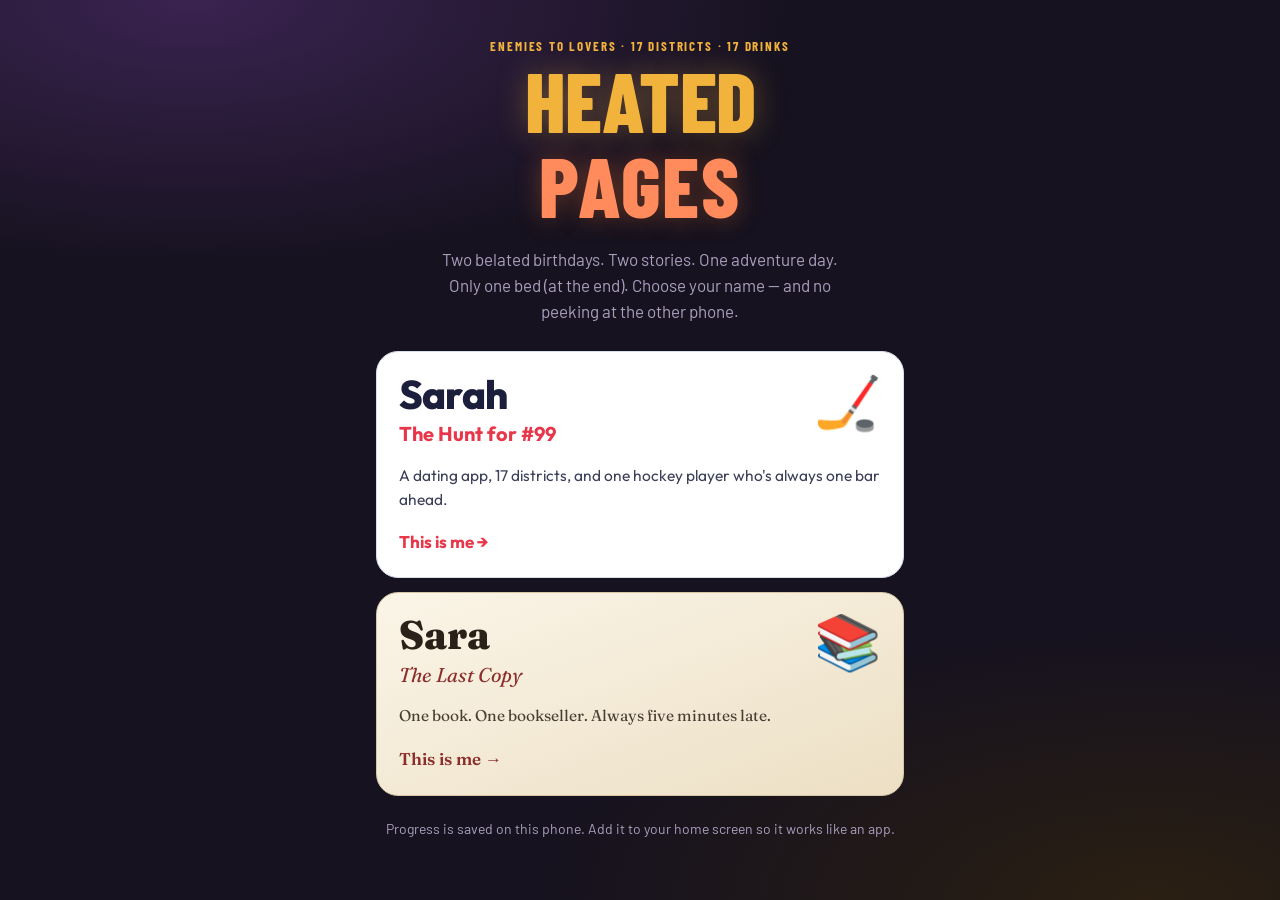
==== commit 1635c4aa: "Adventure-day framing; register push subscription after choosing a name; full playthrough tool Both " ====
--- a/index.html
+++ b/index.html
@@ -4,7 +4,7 @@
   <meta charset="utf-8">
   <meta name="viewport" content="width=device-width, initial-scale=1, viewport-fit=cover">
   <title>Heated Pages</title>
-  <meta name="description" content="Heated Pages: a spicy enemies-to-lovers pub crawl through 17 districts of Graz. 17 drinks, two birthday adventures.">
+  <meta name="description" content="Heated Pages: a spicy enemies-to-lovers pub crawl through 17 districts of Graz. 17 drinks, two stories, one adventure day.">
   <meta name="theme-color" content="#16121f">
   <meta name="apple-mobile-web-app-capable" content="yes">
   <meta name="apple-mobile-web-app-status-bar-style" content="black-translucent">
--- a/styles.css
+++ b/styles.css
@@ -656,3 +656,78 @@
 .logo { display: flex; flex-direction: column; align-items: center; }
 .logo-sub { display: block; font-size: .42em; line-height: 1.1; letter-spacing: .02em; margin-top: .25em; color: #ff8a5c; text-shadow: 0 0 24px rgba(255,122,47,.35); }
 .logo-sub { font-size: 1em; margin-top: .02em; color: #ff8a5c; }
+
+/* ── Sarah: timeout after a pass ───────────────────────────── */
+.timeout-photo { position: relative; }
+.timeout-photo .profile { filter: grayscale(.9) blur(2px) brightness(.65); pointer-events: none; }
+.timeout-lock { position: absolute; inset: 0; display: grid; place-content: center; text-align: center; color: #ffffff; }
+.timeout-lock span { font-size: 44px; line-height: 1; }
+.timeout-lock b { font-size: 100px; line-height: 1; font-weight: 800; font-variant-numeric: tabular-nums; text-shadow: 0 4px 24px rgba(0,0,0,.55); }
+.timeout-card { background: #ffffff; border-radius: 22px; padding: 16px 18px; margin-top: 14px; box-shadow: 0 14px 34px -24px rgba(27, 31, 59, .45); }
+.timeout-line { font-size: 21px; font-weight: 800; line-height: 1.3; margin: 0 0 10px; color: var(--text); }
+.timeout-card .pass-line { margin: 0 0 6px; }
+
+/* ── Sarah: Tinder-style chat ──────────────────────────────── */
+.chatpage { padding-bottom: 24px; }
+.chatpage:not(.chat-done) { padding-bottom: 110px; }
+.chat-head { display: flex; align-items: center; gap: 12px; padding: 10px 12px; background: #ffffff; border-radius: 18px; box-shadow: 0 10px 26px -20px rgba(27, 31, 59, .5); margin-bottom: 12px; }
+.chat-ava { width: 50px; height: 50px; border-radius: 50%; object-fit: cover; flex: none; border: 2px solid var(--accent); }
+.chat-who { display: flex; flex-direction: column; min-width: 0; flex: 1; }
+.chat-name { font-weight: 800; font-size: 19px; line-height: 1.15; }
+.verified { color: #1da1f2; font-size: 14px; }
+.chat-online { font-size: 12.5px; color: var(--muted); display: flex; align-items: center; gap: 6px; white-space: nowrap; overflow: hidden; text-overflow: ellipsis; }
+.chat-online i { width: 8px; height: 8px; border-radius: 50%; background: #34c759; flex: none; }
+.chat-msgs { display: flex; flex-direction: column; gap: 6px; padding: 4px 2px 12px; }
+.chat-sys { text-align: center; color: var(--muted); font-size: 13px; margin: 2px 0 8px; }
+.msg { max-width: 82%; display: flex; animation: msgin .22s ease-out; }
+.msg span { padding: 10px 14px; font-size: 16px; line-height: 1.4; border-radius: 20px; overflow-wrap: anywhere; }
+.msg.him { align-self: flex-start; }
+.msg.him span { background: #eceef4; color: #1b1f3b; border-bottom-left-radius: 6px; }
+.msg.her { align-self: flex-end; }
+.msg.her span { background: linear-gradient(135deg, #ff5f6d, #e8364a); color: #ffffff; border-bottom-right-radius: 6px; }
+.chat-seen { align-self: flex-end; margin: 0; font-size: 12px; color: var(--muted); }
+.msg.typing span { display: flex; gap: 5px; padding: 14px 16px; }
+.msg.typing i { width: 8px; height: 8px; border-radius: 50%; background: #98a0b8; animation: blink 1.2s infinite; }
+.msg.typing i:nth-child(2) { animation-delay: .2s; }
+.msg.typing i:nth-child(3) { animation-delay: .4s; }
+@keyframes blink { 0%, 60%, 100% { opacity: .25; transform: translateY(0); } 30% { opacity: 1; transform: translateY(-3px); } }
+@keyframes msgin { from { opacity: 0; transform: translateY(6px); } }
+.composer { position: fixed; left: 0; right: 0; bottom: 0; z-index: 30; max-width: 560px; margin: 0 auto; display: flex; gap: 8px; padding: 10px 12px calc(10px + var(--safe-bottom)); background: var(--bg); border-top: 1px solid var(--line); }
+.composer input { flex: 1; min-width: 0; border: 1.5px solid var(--line); border-radius: 999px; padding: 12px 16px; font: inherit; font-size: 16px; background: #ffffff; color: var(--text); }
+.composer input:focus { outline: none; border-color: var(--accent); }
+.composer input.shake { animation: shake .35s ease; border-color: var(--accent); }
+.composer .send { width: 48px; height: 48px; flex: none; border: 0; border-radius: 50%; background: var(--accent); color: #ffffff; display: grid; place-items: center; cursor: pointer; }
+.composer .send:active { transform: scale(.94); }
+
+/* ── Sara: delivered passage / sold out ────────────────────── */
+.modal-overlay { position: fixed; inset: 0; z-index: 80; display: grid; place-items: center; padding: 20px; background: rgba(24, 12, 10, .72); opacity: 0; transition: opacity .22s ease; }
+.modal-overlay.show { opacity: 1; }
+.modal-card { width: 100%; max-width: 420px; max-height: 86dvh; overflow: auto; background: var(--surface); color: var(--text); border: 2px double var(--line); border-radius: 18px; padding: 20px; text-align: center; box-shadow: 0 30px 60px -20px rgba(0, 0, 0, .6); }
+.modal-kicker { margin: 0 0 6px; font-size: 14px; font-weight: 700; color: var(--accent); }
+.modal-title { margin: 0; font-size: 24px; line-height: 1.15; font-weight: 600; }
+.modal-by { margin: 2px 0 12px; color: var(--muted); font-style: italic; }
+.passage { margin: 0 0 12px; padding: 14px 16px; background: var(--bg-2); border-left: 4px solid var(--accent); border-radius: 6px; text-align: left; font-style: italic; font-size: 16.5px; line-height: 1.5; }
+.soldout-msg { font-size: 18px; font-weight: 600; margin: 12px 0; line-height: 1.4; }
+.modal-sips { margin: 0 0 14px; font-weight: 700; color: var(--accent); }
+
+/* short intro */
+.read-aloud { margin: 6px 0 -2px; font-size: 14px; font-weight: 700; color: var(--accent); }
+.intro .story p { font-size: 18px; margin: 0 0 .6em; }
+.intro .story p:last-child { margin: 0; font-weight: 600; }
+.how-fold { margin: 14px 0 0; color: var(--muted); font-size: 15px; }
+.how-fold summary { cursor: pointer; text-align: center; padding: 6px; }
+.how-fold ol { margin: 8px 0 0; padding-left: 1.2em; line-height: 1.45; }
+.intro .title { font-size: clamp(30px, 9vw, 40px); margin: 0 0 8px; }
+.intro .kicker { margin-bottom: 2px; }
+.intro .card { padding: 14px 16px; margin-bottom: 10px; }
+.intro .story p { font-size: 17px; line-height: 1.45; }
+.intro .first-clue p { font-size: 16px; line-height: 1.45; margin: 0 0 .4em; }
+.intro .first-clue .card-label { margin-bottom: 4px; }
+.intro .btn.big { margin-top: 6px; }
+.intro .title { font-size: clamp(26px, 8vw, 34px); line-height: 1.05; }
+.intro .first-clue .btn { min-height: 42px; padding: 6px 12px; font-size: 16px; margin-top: 4px; }
+.intro .btn.big { min-height: 54px; font-size: 19px; }
+.intro .start-note { margin: 8px 0 4px; font-size: 15px; }
+.intro .read-aloud { margin-top: 2px; }
+body[data-theme="paper"] .intro .story p { font-size: 16px; line-height: 1.42; }
+body[data-theme="paper"] .intro .first-clue p { font-size: 15.5px; }
